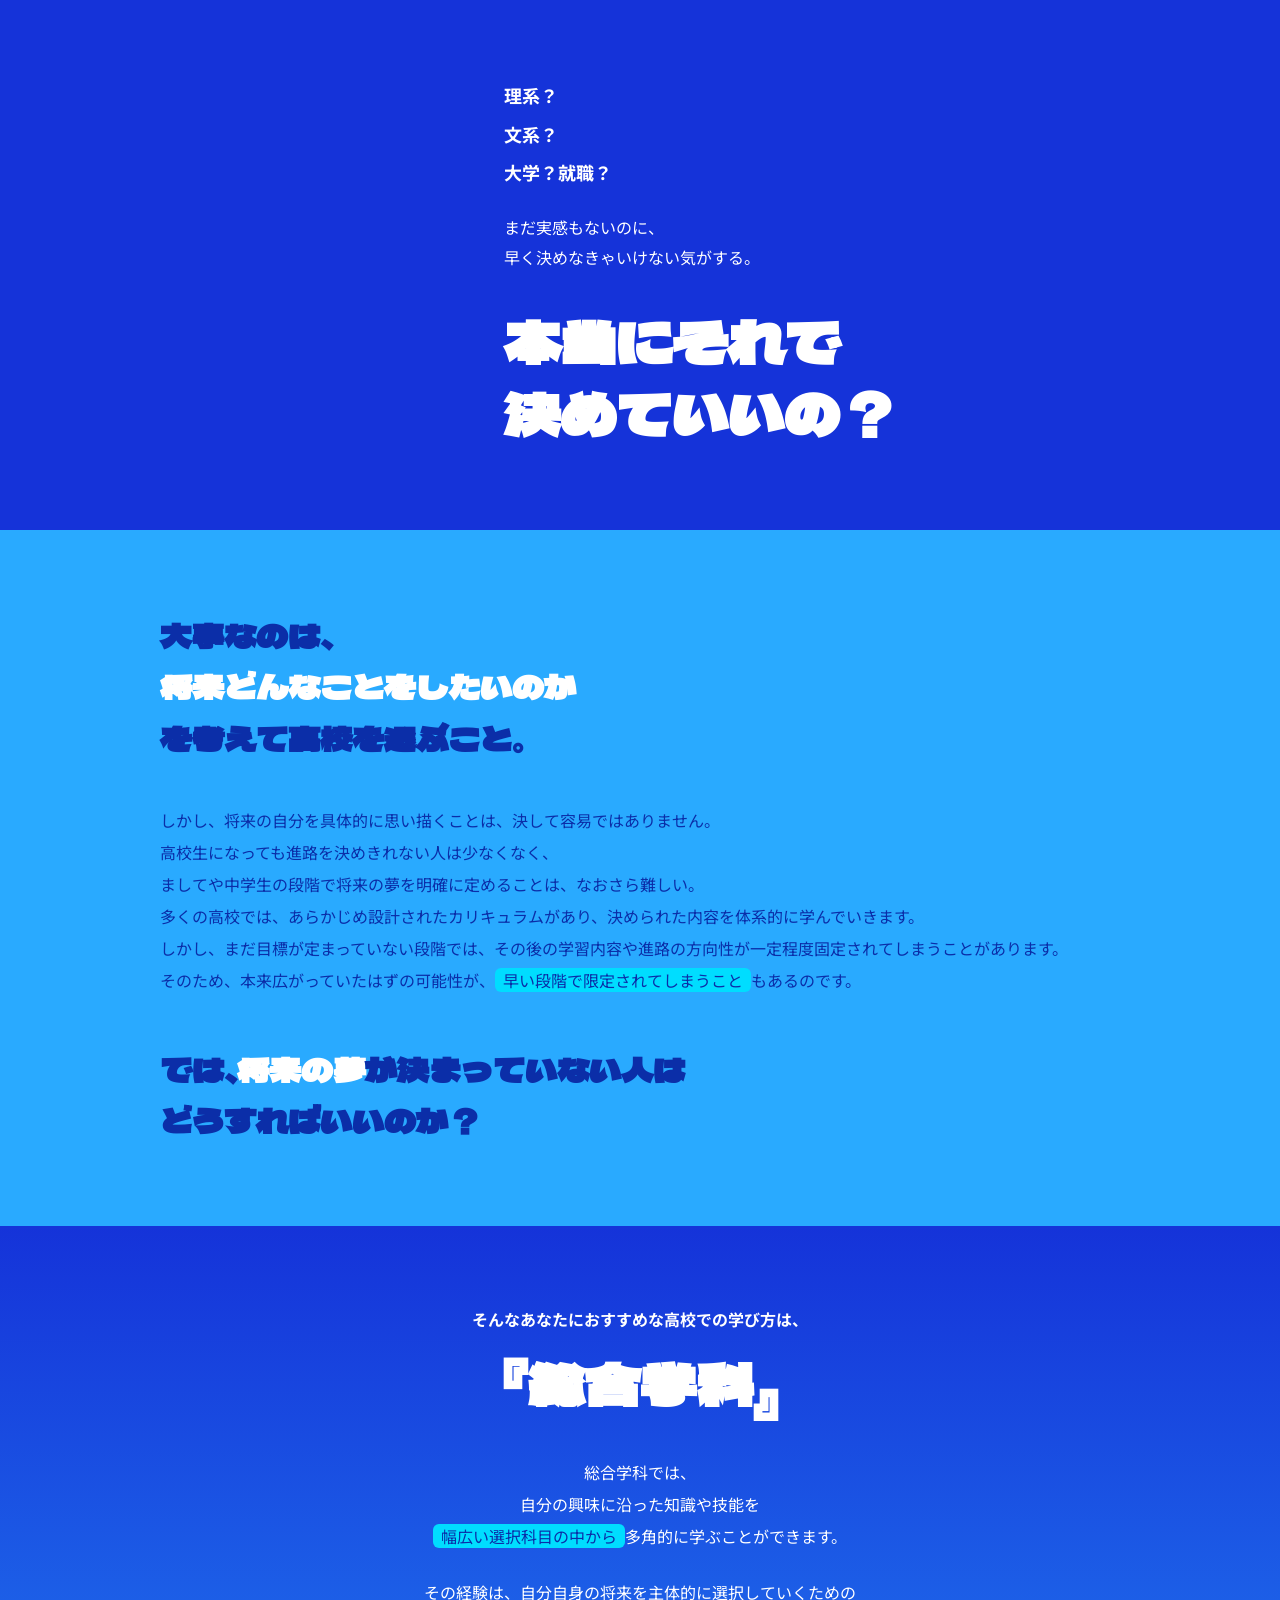
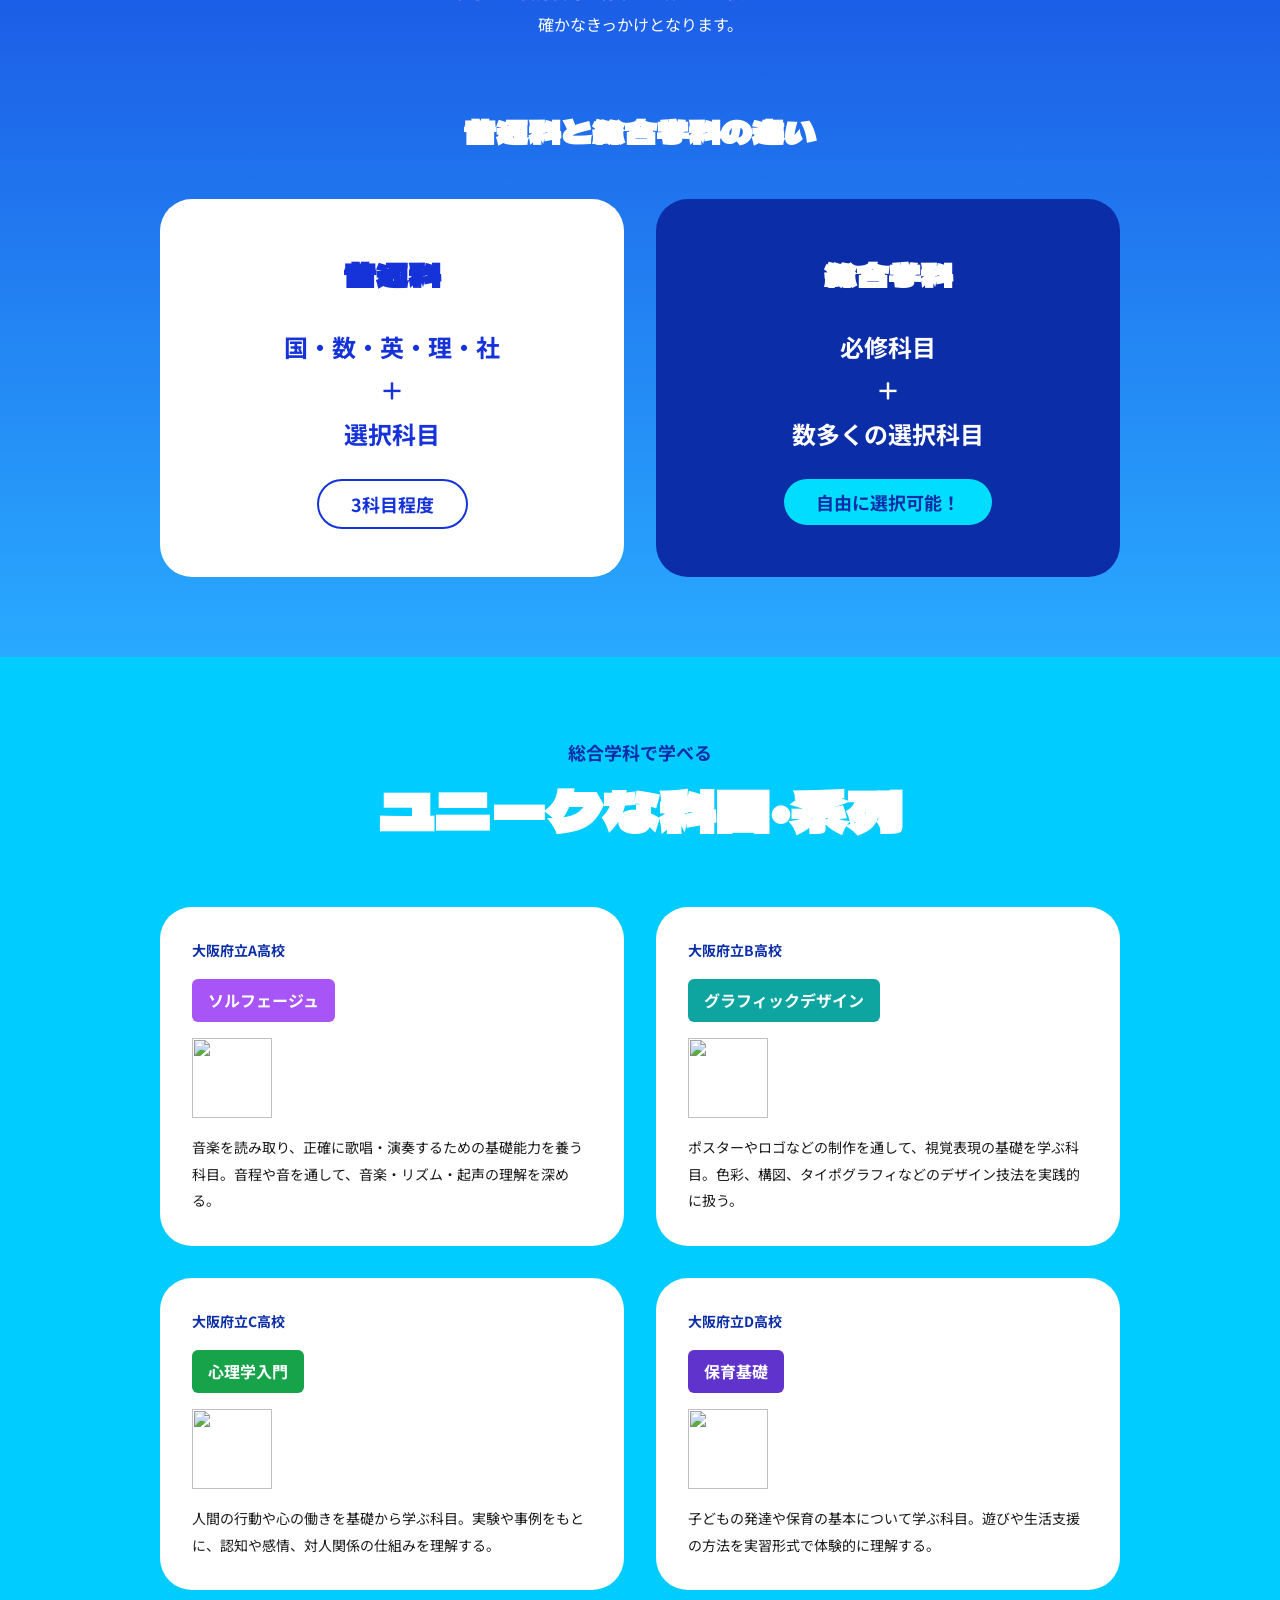
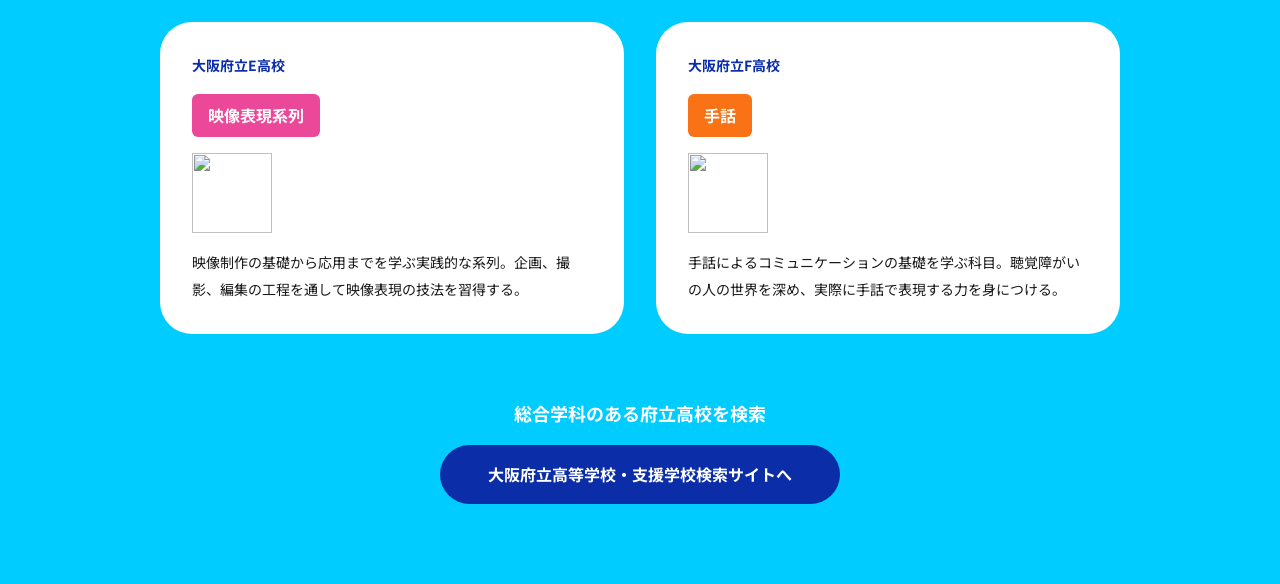
==== lala/index.html @ bb30a40f "下地完成" ====
<!doctype html>
<html lang="ja">
  <head>
    <meta charset="UTF-8" />
    <meta name="viewport" content="width=device-width, initial-scale=1.0" />
    <title>自分自身が見えてくる、やりたいことが見えてくる それが府立高校</title>
    <link rel="preconnect" href="https://fonts.googleapis.com" />
    <link rel="preconnect" href="https://fonts.gstatic.com" crossorigin />
    <link
      href="https://fonts.googleapis.com/css2?family=Dela+Gothic+One&family=Noto+Sans+JP:wght@400;500;700;900&display=swap"
      rel="stylesheet"
    />
    <link rel="stylesheet" href="styles.css" />
  </head>
  <body>

    <!-- ========== HERO ========== -->
    <header class="hero">
      <img src="./assets/hero-bg.png" alt="" class="hero__bg" aria-hidden="true" />
      <div class="hero__content">
        <h1 class="hero__catch">
          <span class="hero__catch-line">自分自身<span class="hero__hl">が見えてくる、</span></span>
          <span class="hero__catch-line">やりたいこと<span class="hero__hl">が見えてくる</span></span>
          <span class="hero__catch-line hero__catch-line--sm">それが <span class="hero__hl hero__hl--accent">府立高校</span></span>
        </h1>
      </div>
    </header>

    <!-- ========== QUESTION ========== -->
    <section class="question">
      <div class="question__inner">
        <figure class="question__illust" aria-hidden="true">
          <img src="./assets/illust-stairs.png" alt="" />
        </figure>
        <div class="question__content">
          <ul class="question__list">
            <li>理系？</li>
            <li>文系？</li>
            <li>大学？就職？</li>
          </ul>
          <p class="question__sub">
            まだ実感もないのに、<br />早く決めなきゃいけない気がする。
          </p>
          <h2 class="question__title">
            本当にそれで<br />決めていいの？
          </h2>
        </div>
      </div>
    </section>

    <!-- ========== MESSAGE ========== -->
    <section class="message">
      <div class="message__inner">
        <h2 class="message__title">
          大事なのは、<br />
          <span class="message__hl">将来どんなことをしたいのか</span><br />
          を考えて高校を選ぶこと。
        </h2>
        <div class="message__body">
          <p>しかし、将来の自分を具体的に思い描くことは、決して容易ではありません。</p>
          <p>高校生になっても進路を決めきれない人は少なくなく、<br />ましてや中学生の段階で将来の夢を明確に定めることは、なおさら難しい。</p>
          <p>多くの高校では、あらかじめ設計されたカリキュラムがあり、決められた内容を体系的に学んでいきます。</p>
          <p>しかし、まだ目標が定まっていない段階では、その後の学習内容や進路の方向性が一定程度固定されてしまうことがあります。</p>
          <p>そのため、本来広がっていたはずの可能性が、<mark class="message__mark">早い段階で限定されてしまうこと</mark>もあるのです。</p>
        </div>
        <h3 class="message__question">
          では、<span class="message__hl">将来の夢</span>が決まっていない人は<br />どうすればいいのか？
        </h3>
      </div>
    </section>

    <!-- ========== GENERAL ========== -->
    <section class="general">
      <div class="general__inner">
        <p class="general__lead">そんなあなたにおすすめな高校での学び方は、</p>
        <h2 class="general__title">『総合学科』</h2>
        <div class="general__body">
          <p>
            総合学科では、<br />自分の興味に沿った知識や技能を<br />
            <mark class="general__mark">幅広い選択科目の中から</mark>多角的に学ぶことができます。
          </p>
          <p>
            その経験は、自分自身の将来を主体的に選択していくための<br />
            確かなきっかけとなります。
          </p>
        </div>

        <h3 class="general__compare-title">普通科と総合学科の違い</h3>
        <div class="general__compare">
          <div class="general__card general__card--light">
            <h4 class="general__card-name">普通科</h4>
            <p class="general__card-content">国・数・英・理・社<br />＋<br />選択科目</p>
            <span class="general__card-badge general__card-badge--outline">3科目程度</span>
          </div>
          <div class="general__card general__card--dark">
            <h4 class="general__card-name">総合学科</h4>
            <p class="general__card-content">必修科目<br />＋<br />数多くの選択科目</p>
            <span class="general__card-badge general__card-badge--filled">自由に選択可能！</span>
          </div>
        </div>
      </div>
    </section>

    <!-- ========== UNIQUE ========== -->
    <section class="unique">
      <div class="unique__inner">
        <p class="unique__kicker">総合学科で学べる</p>
        <h2 class="unique__title">ユニークな科目・系列</h2>

        <ul class="unique__grid">
          <li class="unique__card">
            <p class="unique__school">大阪府立A高校</p>
            <span class="unique__tag unique__tag--purple">ソルフェージュ</span>
            <figure class="unique__icon"><img src="./assets/icon-music.png" alt="" /></figure>
            <p class="unique__desc">音楽を読み取り、正確に歌唱・演奏するための基礎能力を養う科目。音程や音を通して、音楽・リズム・起声の理解を深める。</p>
          </li>
          <li class="unique__card">
            <p class="unique__school">大阪府立B高校</p>
            <span class="unique__tag unique__tag--teal">グラフィックデザイン</span>
            <figure class="unique__icon"><img src="./assets/icon-design.png" alt="" /></figure>
            <p class="unique__desc">ポスターやロゴなどの制作を通して、視覚表現の基礎を学ぶ科目。色彩、構図、タイポグラフィなどのデザイン技法を実践的に扱う。</p>
          </li>
          <li class="unique__card">
            <p class="unique__school">大阪府立C高校</p>
            <span class="unique__tag unique__tag--green">心理学入門</span>
            <figure class="unique__icon"><img src="./assets/icon-psychology.png" alt="" /></figure>
            <p class="unique__desc">人間の行動や心の働きを基礎から学ぶ科目。実験や事例をもとに、認知や感情、対人関係の仕組みを理解する。</p>
          </li>
          <li class="unique__card">
            <p class="unique__school">大阪府立D高校</p>
            <span class="unique__tag unique__tag--indigo">保育基礎</span>
            <figure class="unique__icon"><img src="./assets/icon-childcare.png" alt="" /></figure>
            <p class="unique__desc">子どもの発達や保育の基本について学ぶ科目。遊びや生活支援の方法を実習形式で体験的に理解する。</p>
          </li>
          <li class="unique__card">
            <p class="unique__school">大阪府立E高校</p>
            <span class="unique__tag unique__tag--pink">映像表現系列</span>
            <figure class="unique__icon"><img src="./assets/icon-video.png" alt="" /></figure>
            <p class="unique__desc">映像制作の基礎から応用までを学ぶ実践的な系列。企画、撮影、編集の工程を通して映像表現の技法を習得する。</p>
          </li>
          <li class="unique__card">
            <p class="unique__school">大阪府立F高校</p>
            <span class="unique__tag unique__tag--orange">手話</span>
            <figure class="unique__icon"><img src="./assets/icon-sign.png" alt="" /></figure>
            <p class="unique__desc">手話によるコミュニケーションの基礎を学ぶ科目。聴覚障がいの人の世界を深め、実際に手話で表現する力を身につける。</p>
          </li>
        </ul>

        <div class="unique__cta">
          <p class="unique__cta-label">総合学科のある府立高校を検索</p>
          <a href="#" class="unique__cta-btn">大阪府立高等学校・支援学校検索サイトへ</a>
        </div>
      </div>
    </section>

  </body>
</html>
---- lala/styles.css ----
/* ==============================================
   Design Tokens
   ============================================== */
:root {
  --clr-blue-dark:   #1533D9;
  --clr-blue-mid:    #29AAFF;
  --clr-blue-light:  #00CCFF;
  --clr-blue-navy:   #0B2EA8;
  --clr-cyan:        #00DDFF;
  --clr-white:       #FFFFFF;
  --clr-text:        #1A1A1A;

  /* unique card tag colors */
  --clr-tag-purple: #A855F7;
  --clr-tag-teal:   #0EA5A0;
  --clr-tag-green:  #16A34A;
  --clr-tag-indigo: #6033CC;
  --clr-tag-pink:   #EC4899;
  --clr-tag-orange: #F97316;

  --ff-display: 'Dela Gothic One', sans-serif;
  --ff-base:    'Noto Sans JP', sans-serif;
  --fs-xs:      0.75rem;
  --fs-sm:      0.875rem;
  --fs-base:    1rem;
  --fs-md:      1.125rem;
  --fs-lg:      1.5rem;
  --fs-xl:      2rem;
  --fs-2xl:     2.5rem;
  --fs-3xl:     3.5rem;
  --fw-reg:     400;
  --fw-med:     500;
  --fw-bold:    700;
  --fw-blk:     900;

  --sp-8:  0.5rem;
  --sp-12: 0.75rem;
  --sp-16: 1rem;
  --sp-24: 1.5rem;
  --sp-32: 2rem;
  --sp-40: 2.5rem;
  --sp-48: 3rem;
  --sp-64: 4rem;
  --sp-80: 5rem;

  --w-inner:  960px;
  --r-sm:     6px;
  --r-md:     12px;
  --r-lg:     20px;
  --r-xl:     32px;
  --r-full:   9999px;
}

/* ==============================================
   Reset & Base
   ============================================== */
*, *::before, *::after {
  box-sizing: border-box;
  margin: 0;
  padding: 0;
}

body {
  font-family: var(--ff-base);
  color: var(--clr-text);
  line-height: 1.7;
  background: var(--clr-white);
  -webkit-font-smoothing: antialiased;
}

img    { display: block; max-width: 100%; height: auto; }
ul     { list-style: none; }
a      { text-decoration: none; }
figure { margin: 0; }
mark   { background: none; color: inherit; }

/* ==============================================
   Hero
   ============================================== */
.hero {
  position: relative;
  overflow: hidden;
}

.hero__bg {
  width: 100%;
  height: auto;
  display: block;
}

.hero__content {
  position: absolute;
  bottom: 10%;
  left: 5%;
}

.hero__catch {
  font-family: var(--ff-display);
  display: flex;
  flex-direction: column;
  gap: var(--sp-8);
}

.hero__catch-line {
  display: block;
  font-size: var(--fs-2xl);
  color: var(--clr-white);
  -webkit-text-stroke: 1.5px var(--clr-blue-dark);
  paint-order: stroke fill;
  line-height: 1.2;
}

.hero__catch-line--sm {
  font-size: var(--fs-xl);
}

.hero__hl {
  color: var(--clr-blue-mid);
  -webkit-text-stroke: 1.5px var(--clr-blue-dark);
}

.hero__hl--accent {
  color: var(--clr-cyan);
}

/* ==============================================
   Question
   ============================================== */
.question {
  background: var(--clr-blue-dark);
  padding: var(--sp-80) var(--sp-48);
}

.question__inner {
  max-width: var(--w-inner);
  margin: 0 auto;
  display: grid;
  grid-template-columns: 280px 1fr;
  align-items: center;
  gap: var(--sp-64);
}

.question__illust img {
  width: 100%;
  border-radius: 50%;
}

.question__list {
  display: flex;
  flex-direction: column;
  gap: var(--sp-8);
  margin-bottom: var(--sp-24);
}

.question__list li {
  font-size: var(--fs-md);
  font-weight: var(--fw-bold);
  color: var(--clr-white);
}

.question__sub {
  font-size: var(--fs-base);
  color: var(--clr-white);
  line-height: 1.9;
  margin-bottom: var(--sp-32);
}

.question__title {
  font-family: var(--ff-display);
  font-size: var(--fs-3xl);
  color: var(--clr-white);
  line-height: 1.3;
}

/* ==============================================
   Message
   ============================================== */
.message {
  background: var(--clr-blue-mid);
  padding: var(--sp-80) var(--sp-48);
}

.message__inner {
  max-width: var(--w-inner);
  margin: 0 auto;
}

.message__title {
  font-family: var(--ff-display);
  font-size: var(--fs-xl);
  color: var(--clr-blue-navy);
  line-height: 1.6;
  margin-bottom: var(--sp-40);
}

.message__hl {
  color: var(--clr-white);
}

.message__body {
  display: flex;
  flex-direction: column;
  gap: var(--sp-20);
  font-size: var(--fs-base);
  color: var(--clr-blue-navy);
  line-height: 2;
  margin-bottom: var(--sp-48);
}

.message__mark {
  background: var(--clr-cyan);
  color: var(--clr-blue-navy);
  padding: 0 var(--sp-8);
  border-radius: var(--r-sm);
}

.message__question {
  font-family: var(--ff-display);
  font-size: var(--fs-xl);
  color: var(--clr-blue-navy);
  line-height: 1.6;
}

/* ==============================================
   General
   ============================================== */
.general {
  background: linear-gradient(180deg, var(--clr-blue-dark) 0%, var(--clr-blue-mid) 100%);
  padding: var(--sp-80) var(--sp-48);
}

.general__inner {
  max-width: var(--w-inner);
  margin: 0 auto;
}

.general__lead {
  text-align: center;
  font-size: var(--fs-base);
  font-weight: var(--fw-bold);
  color: var(--clr-white);
  margin-bottom: var(--sp-16);
}

.general__title {
  font-family: var(--ff-display);
  font-size: var(--fs-3xl);
  color: var(--clr-white);
  text-align: center;
  margin-bottom: var(--sp-40);
  line-height: 1.2;
}

.general__body {
  display: flex;
  flex-direction: column;
  gap: var(--sp-24);
  font-size: var(--fs-base);
  color: var(--clr-white);
  line-height: 2;
  text-align: center;
  margin-bottom: var(--sp-64);
}

.general__mark {
  background: var(--clr-cyan);
  color: var(--clr-blue-navy);
  padding: 0 var(--sp-8);
  border-radius: var(--r-sm);
}

.general__compare-title {
  font-family: var(--ff-display);
  font-size: var(--fs-xl);
  color: var(--clr-white);
  text-align: center;
  margin-bottom: var(--sp-40);
}

.general__compare {
  display: grid;
  grid-template-columns: 1fr 1fr;
  gap: var(--sp-32);
}

.general__card {
  border-radius: var(--r-xl);
  padding: var(--sp-48) var(--sp-40);
  display: flex;
  flex-direction: column;
  align-items: center;
  gap: var(--sp-24);
  text-align: center;
}

.general__card--light {
  background: var(--clr-white);
  color: var(--clr-blue-dark);
}

.general__card--dark {
  background: var(--clr-blue-navy);
  color: var(--clr-white);
}

.general__card-name {
  font-family: var(--ff-display);
  font-size: var(--fs-xl);
}

.general__card-content {
  font-size: var(--fs-lg);
  font-weight: var(--fw-bold);
  line-height: 1.8;
}

.general__card-badge {
  display: inline-block;
  font-size: var(--fs-md);
  font-weight: var(--fw-bold);
  padding: var(--sp-8) var(--sp-32);
  border-radius: var(--r-full);
}

.general__card-badge--outline {
  border: 2px solid var(--clr-blue-dark);
  color: var(--clr-blue-dark);
  background: transparent;
}

.general__card-badge--filled {
  background: var(--clr-cyan);
  color: var(--clr-blue-navy);
}

/* ==============================================
   Unique
   ============================================== */
.unique {
  background: var(--clr-blue-light);
  padding: var(--sp-80) var(--sp-48);
}

.unique__inner {
  max-width: var(--w-inner);
  margin: 0 auto;
}

.unique__kicker {
  text-align: center;
  font-size: var(--fs-md);
  font-weight: var(--fw-bold);
  color: var(--clr-blue-navy);
  margin-bottom: var(--sp-8);
}

.unique__title {
  font-family: var(--ff-display);
  font-size: var(--fs-3xl);
  color: var(--clr-white);
  text-align: center;
  margin-bottom: var(--sp-64);
  line-height: 1.2;
}

.unique__grid {
  display: grid;
  grid-template-columns: 1fr 1fr;
  gap: var(--sp-32);
  margin-bottom: var(--sp-64);
}

.unique__card {
  background: var(--clr-white);
  border-radius: var(--r-xl);
  padding: var(--sp-32);
  display: flex;
  flex-direction: column;
  gap: var(--sp-16);
}

.unique__school {
  font-size: var(--fs-sm);
  font-weight: var(--fw-bold);
  color: var(--clr-blue-navy);
}

.unique__tag {
  display: inline-block;
  color: var(--clr-white);
  font-size: var(--fs-base);
  font-weight: var(--fw-bold);
  padding: var(--sp-8) var(--sp-16);
  border-radius: var(--r-sm);
  align-self: flex-start;
}

.unique__tag--purple { background: var(--clr-tag-purple); }
.unique__tag--teal   { background: var(--clr-tag-teal); }
.unique__tag--green  { background: var(--clr-tag-green); }
.unique__tag--indigo { background: var(--clr-tag-indigo); }
.unique__tag--pink   { background: var(--clr-tag-pink); }
.unique__tag--orange { background: var(--clr-tag-orange); }

.unique__icon {
  width: 80px;
  height: 80px;
}

.unique__icon img {
  width: 100%;
  height: 100%;
  object-fit: contain;
}

.unique__desc {
  font-size: var(--fs-sm);
  color: var(--clr-text);
  line-height: 1.9;
}

.unique__cta {
  display: flex;
  flex-direction: column;
  align-items: center;
  gap: var(--sp-16);
}

.unique__cta-label {
  font-size: var(--fs-md);
  font-weight: var(--fw-bold);
  color: var(--clr-white);
}

.unique__cta-btn {
  display: inline-block;
  background: var(--clr-blue-navy);
  color: var(--clr-white);
  font-size: var(--fs-base);
  font-weight: var(--fw-bold);
  font-family: var(--ff-base);
  padding: var(--sp-16) var(--sp-48);
  border-radius: var(--r-full);
  transition: opacity 0.25s ease;
}

.unique__cta-btn:hover {
  opacity: 0.8;
}
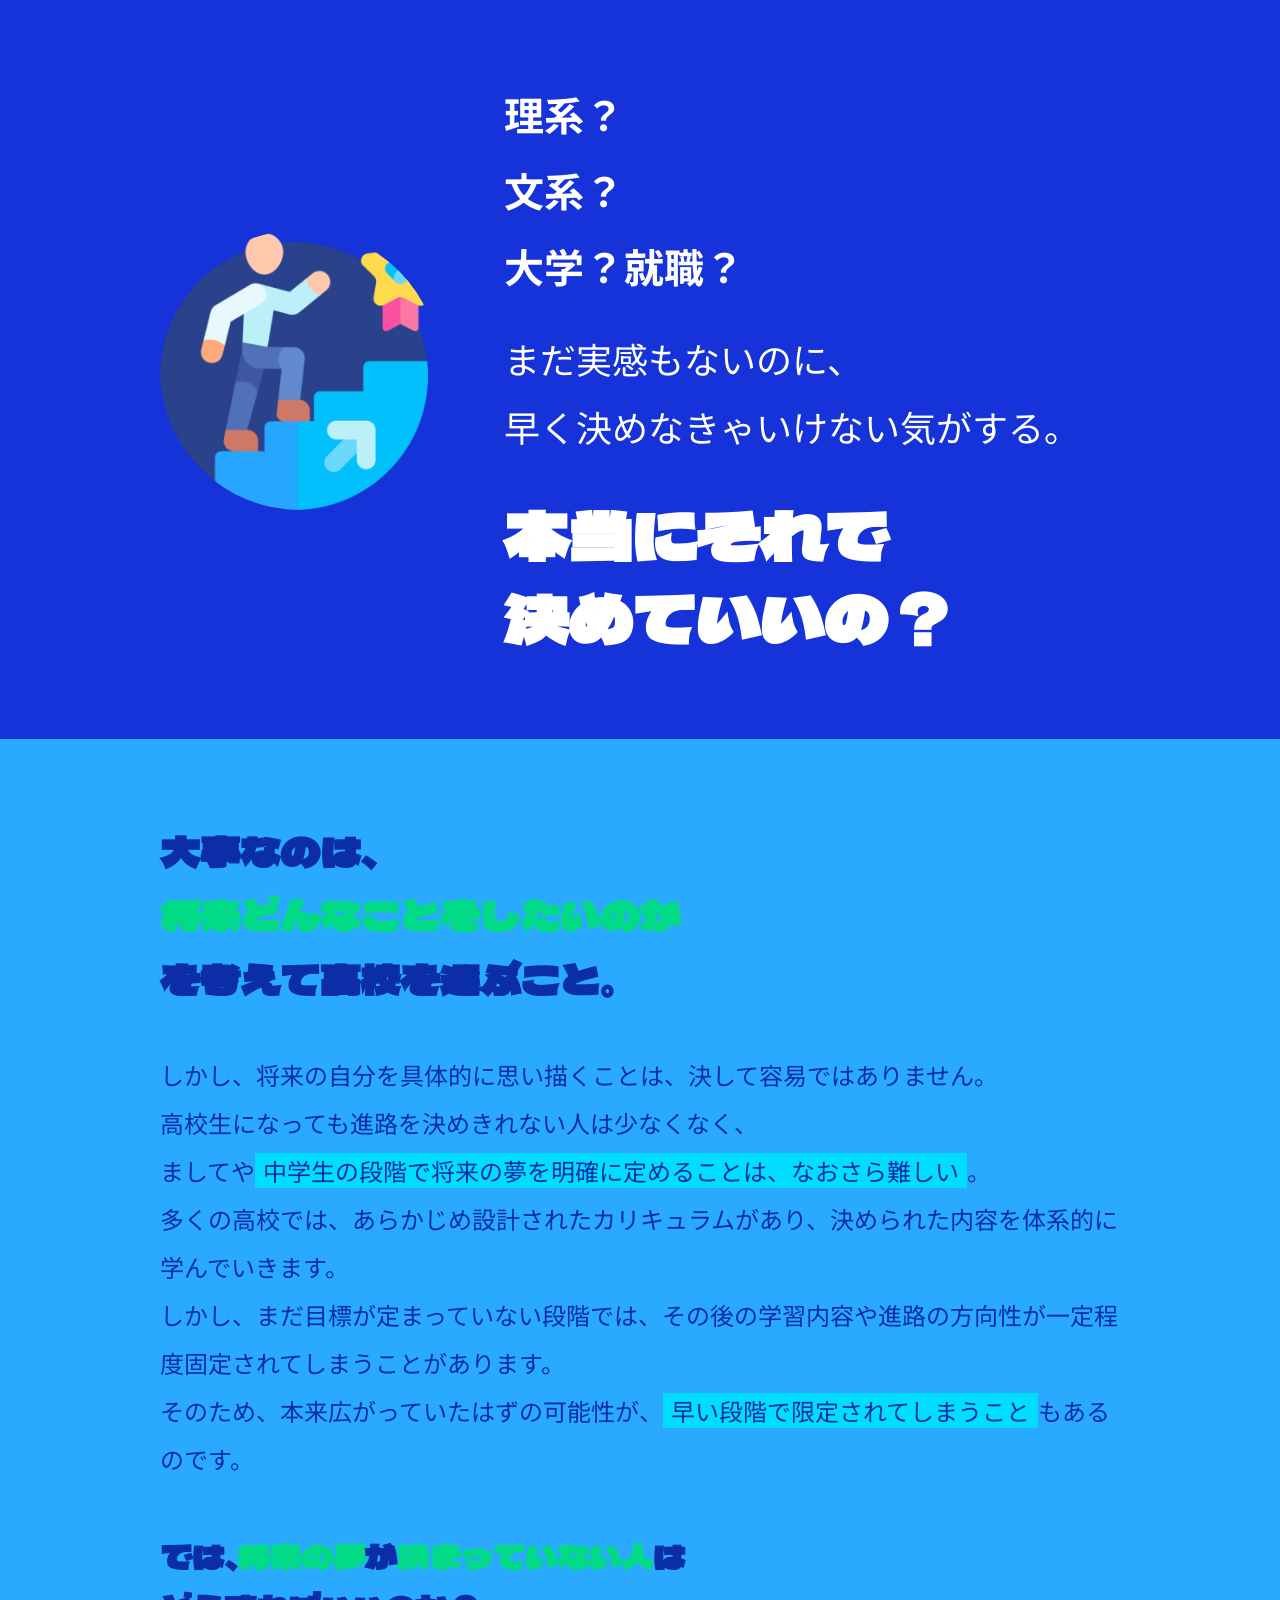
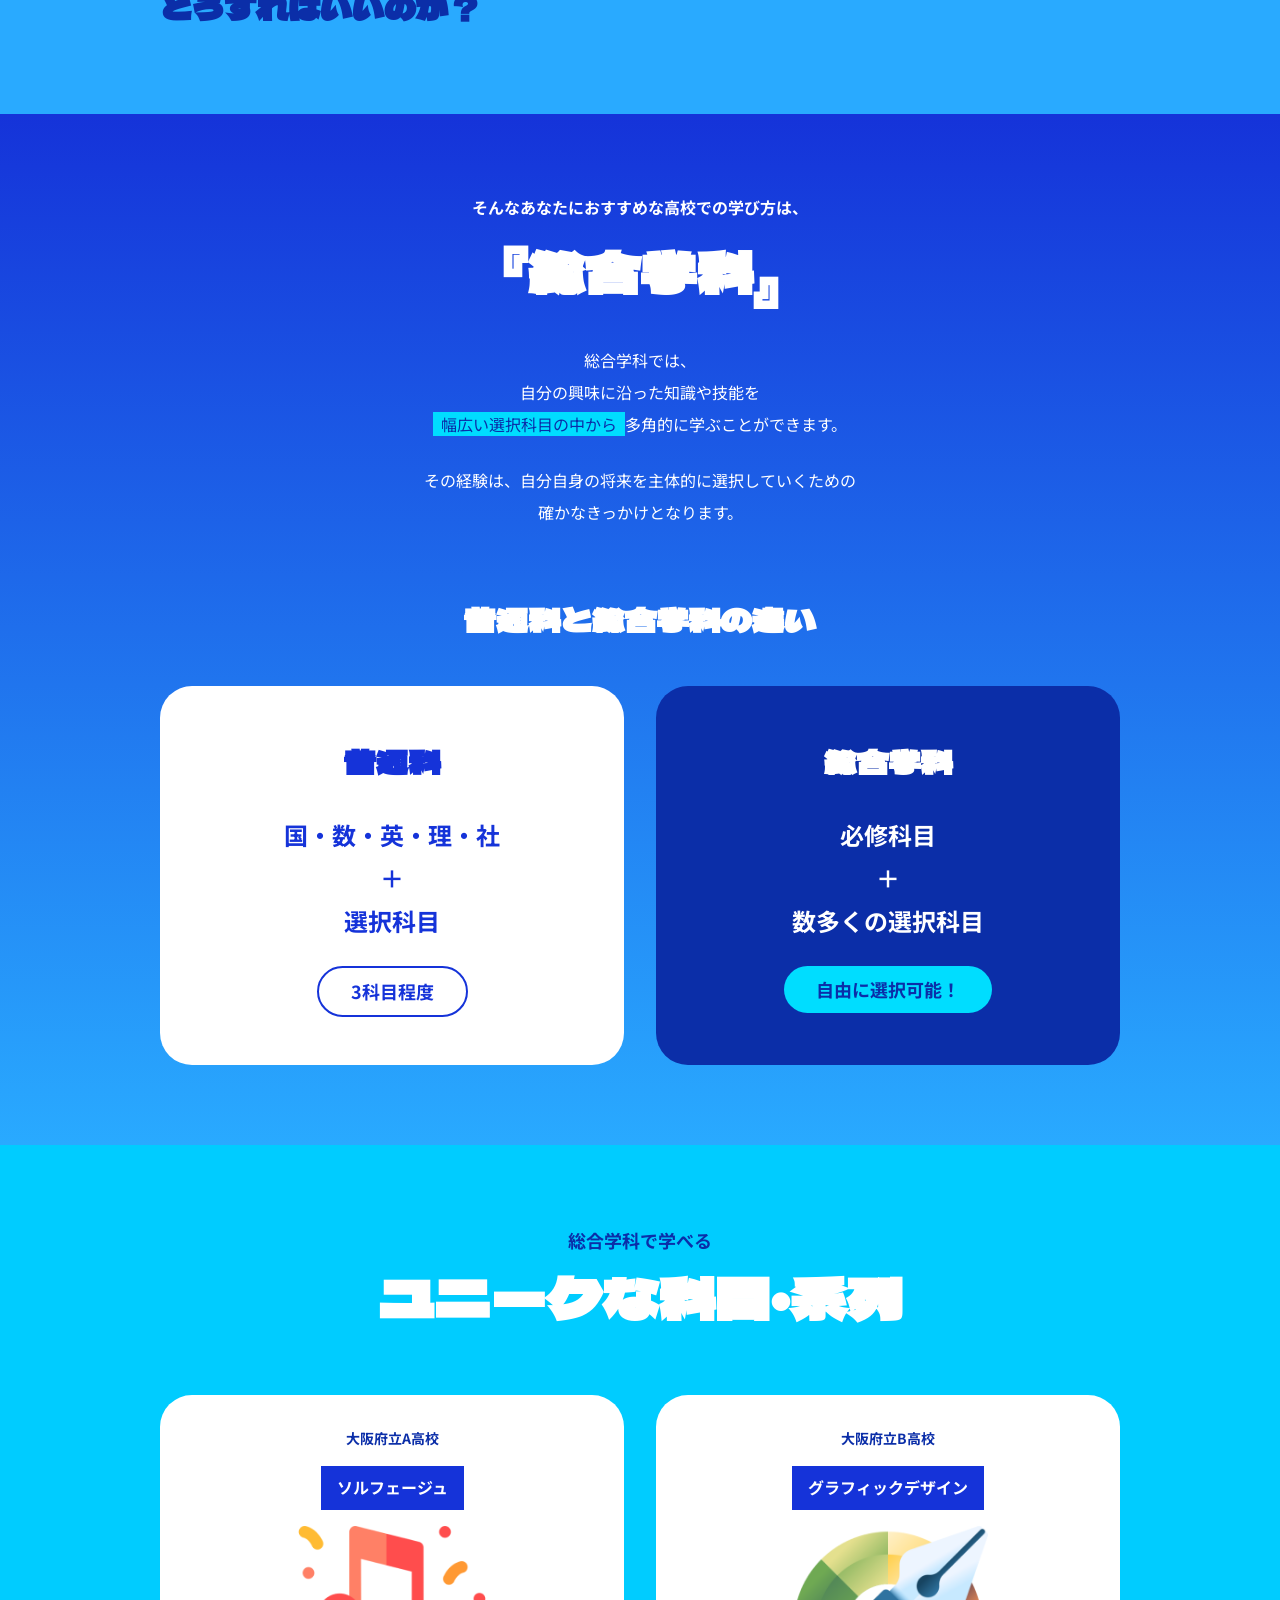
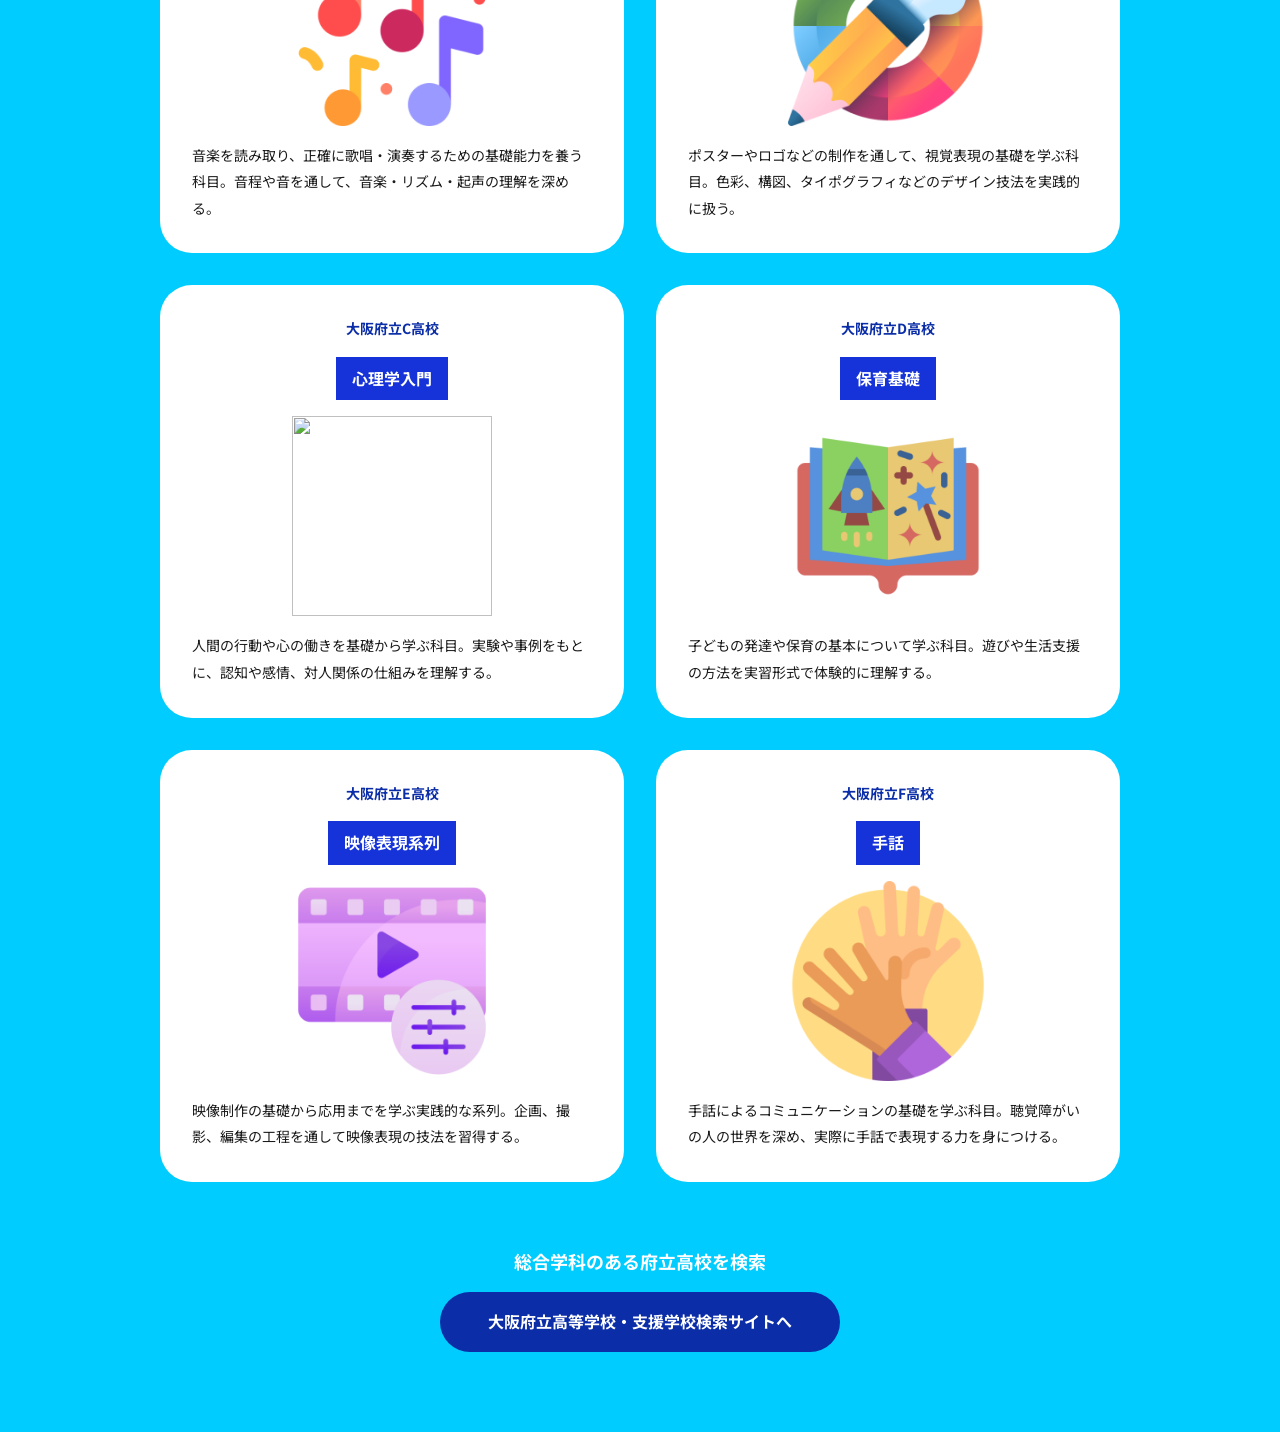
==== commit b0994a3e: "ラーラ基本まで" ====
--- a/lala/index.html
+++ b/lala/index.html
@@ -58,13 +58,13 @@
         </h2>
         <div class="message__body">
           <p>しかし、将来の自分を具体的に思い描くことは、決して容易ではありません。</p>
-          <p>高校生になっても進路を決めきれない人は少なくなく、<br />ましてや中学生の段階で将来の夢を明確に定めることは、なおさら難しい。</p>
+          <p>高校生になっても進路を決めきれない人は少なくなく、<br />ましてや<mark class="message__mark">中学生の段階で将来の夢を明確に定めることは、なおさら難しい</mark>。</p>
           <p>多くの高校では、あらかじめ設計されたカリキュラムがあり、決められた内容を体系的に学んでいきます。</p>
           <p>しかし、まだ目標が定まっていない段階では、その後の学習内容や進路の方向性が一定程度固定されてしまうことがあります。</p>
           <p>そのため、本来広がっていたはずの可能性が、<mark class="message__mark">早い段階で限定されてしまうこと</mark>もあるのです。</p>
         </div>
         <h3 class="message__question">
-          では、<span class="message__hl">将来の夢</span>が決まっていない人は<br />どうすればいいのか？
+          では、<span class="message__hl">将来の夢</span>が<span class="message__hl">決まっていない人</span>は<br />どうすればいいのか？
         </h3>
       </div>
     </section>
--- a/lala/styles.css
+++ b/lala/styles.css
@@ -2,6 +2,7 @@
    Design Tokens
    ============================================== */
 :root {
+  --clr-green:       #01DB85;
   --clr-blue-dark:   #1533D9;
   --clr-blue-mid:    #29AAFF;
   --clr-blue-light:  #00CCFF;
@@ -103,17 +104,13 @@
 
 .hero__catch-line {
   display: block;
-  font-size: var(--fs-2xl);
+  font-size: 96px;
   color: var(--clr-white);
   -webkit-text-stroke: 1.5px var(--clr-blue-dark);
   paint-order: stroke fill;
   line-height: 1.2;
 }
 
-.hero__catch-line--sm {
-  font-size: var(--fs-xl);
-}
-
 .hero__hl {
   color: var(--clr-blue-mid);
   -webkit-text-stroke: 1.5px var(--clr-blue-dark);
@@ -121,6 +118,7 @@
 
 .hero__hl--accent {
   color: var(--clr-cyan);
+  font-size: 128px;
 }
 
 /* ==============================================
@@ -153,13 +151,13 @@
 }
 
 .question__list li {
-  font-size: var(--fs-md);
+  font-size: 40px;
   font-weight: var(--fw-bold);
   color: var(--clr-white);
 }
 
 .question__sub {
-  font-size: var(--fs-base);
+  font-size: 36px;
   color: var(--clr-white);
   line-height: 1.9;
   margin-bottom: var(--sp-32);
@@ -167,7 +165,7 @@
 
 .question__title {
   font-family: var(--ff-display);
-  font-size: var(--fs-3xl);
+  font-size: 64px;
   color: var(--clr-white);
   line-height: 1.3;
 }
@@ -187,21 +185,21 @@
 
 .message__title {
   font-family: var(--ff-display);
-  font-size: var(--fs-xl);
+  font-size: 40px;
   color: var(--clr-blue-navy);
   line-height: 1.6;
   margin-bottom: var(--sp-40);
 }
 
 .message__hl {
-  color: var(--clr-white);
+  color: var(--clr-green);
 }
 
 .message__body {
   display: flex;
   flex-direction: column;
   gap: var(--sp-20);
-  font-size: var(--fs-base);
+  font-size: 24px;
   color: var(--clr-blue-navy);
   line-height: 2;
   margin-bottom: var(--sp-48);
@@ -211,7 +209,6 @@
   background: var(--clr-cyan);
   color: var(--clr-blue-navy);
   padding: 0 var(--sp-8);
-  border-radius: var(--r-sm);
 }
 
 .message__question {
@@ -266,7 +263,6 @@
   background: var(--clr-cyan);
   color: var(--clr-blue-navy);
   padding: 0 var(--sp-8);
-  border-radius: var(--r-sm);
 }
 
 .general__compare-title {
@@ -376,6 +372,7 @@
   padding: var(--sp-32);
   display: flex;
   flex-direction: column;
+  align-items: center;
   gap: var(--sp-16);
 }
 
@@ -391,20 +388,12 @@
   font-size: var(--fs-base);
   font-weight: var(--fw-bold);
   padding: var(--sp-8) var(--sp-16);
-  border-radius: var(--r-sm);
-  align-self: flex-start;
-}
-
-.unique__tag--purple { background: var(--clr-tag-purple); }
-.unique__tag--teal   { background: var(--clr-tag-teal); }
-.unique__tag--green  { background: var(--clr-tag-green); }
-.unique__tag--indigo { background: var(--clr-tag-indigo); }
-.unique__tag--pink   { background: var(--clr-tag-pink); }
-.unique__tag--orange { background: var(--clr-tag-orange); }
+  background: var(--clr-blue-dark);
+}
 
 .unique__icon {
-  width: 80px;
-  height: 80px;
+  width: 200px;
+  height: 200px;
 }
 
 .unique__icon img {
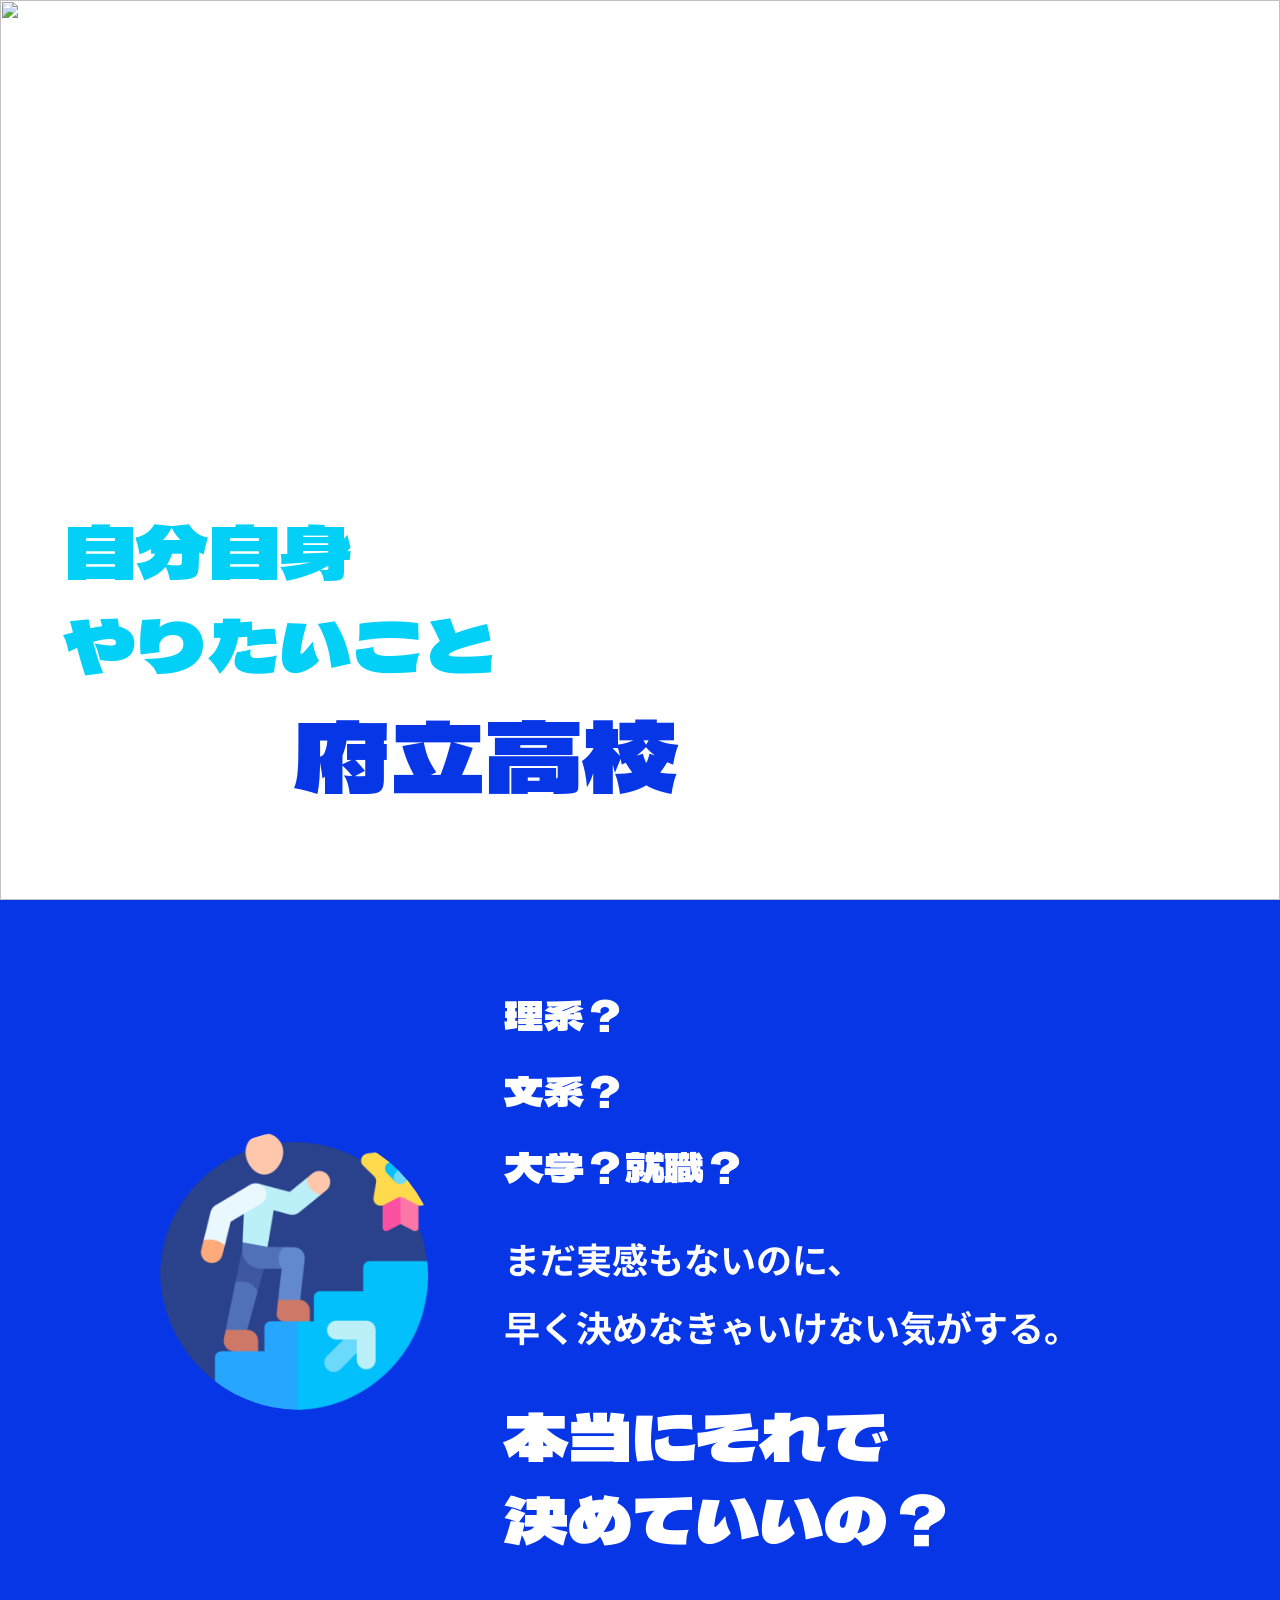
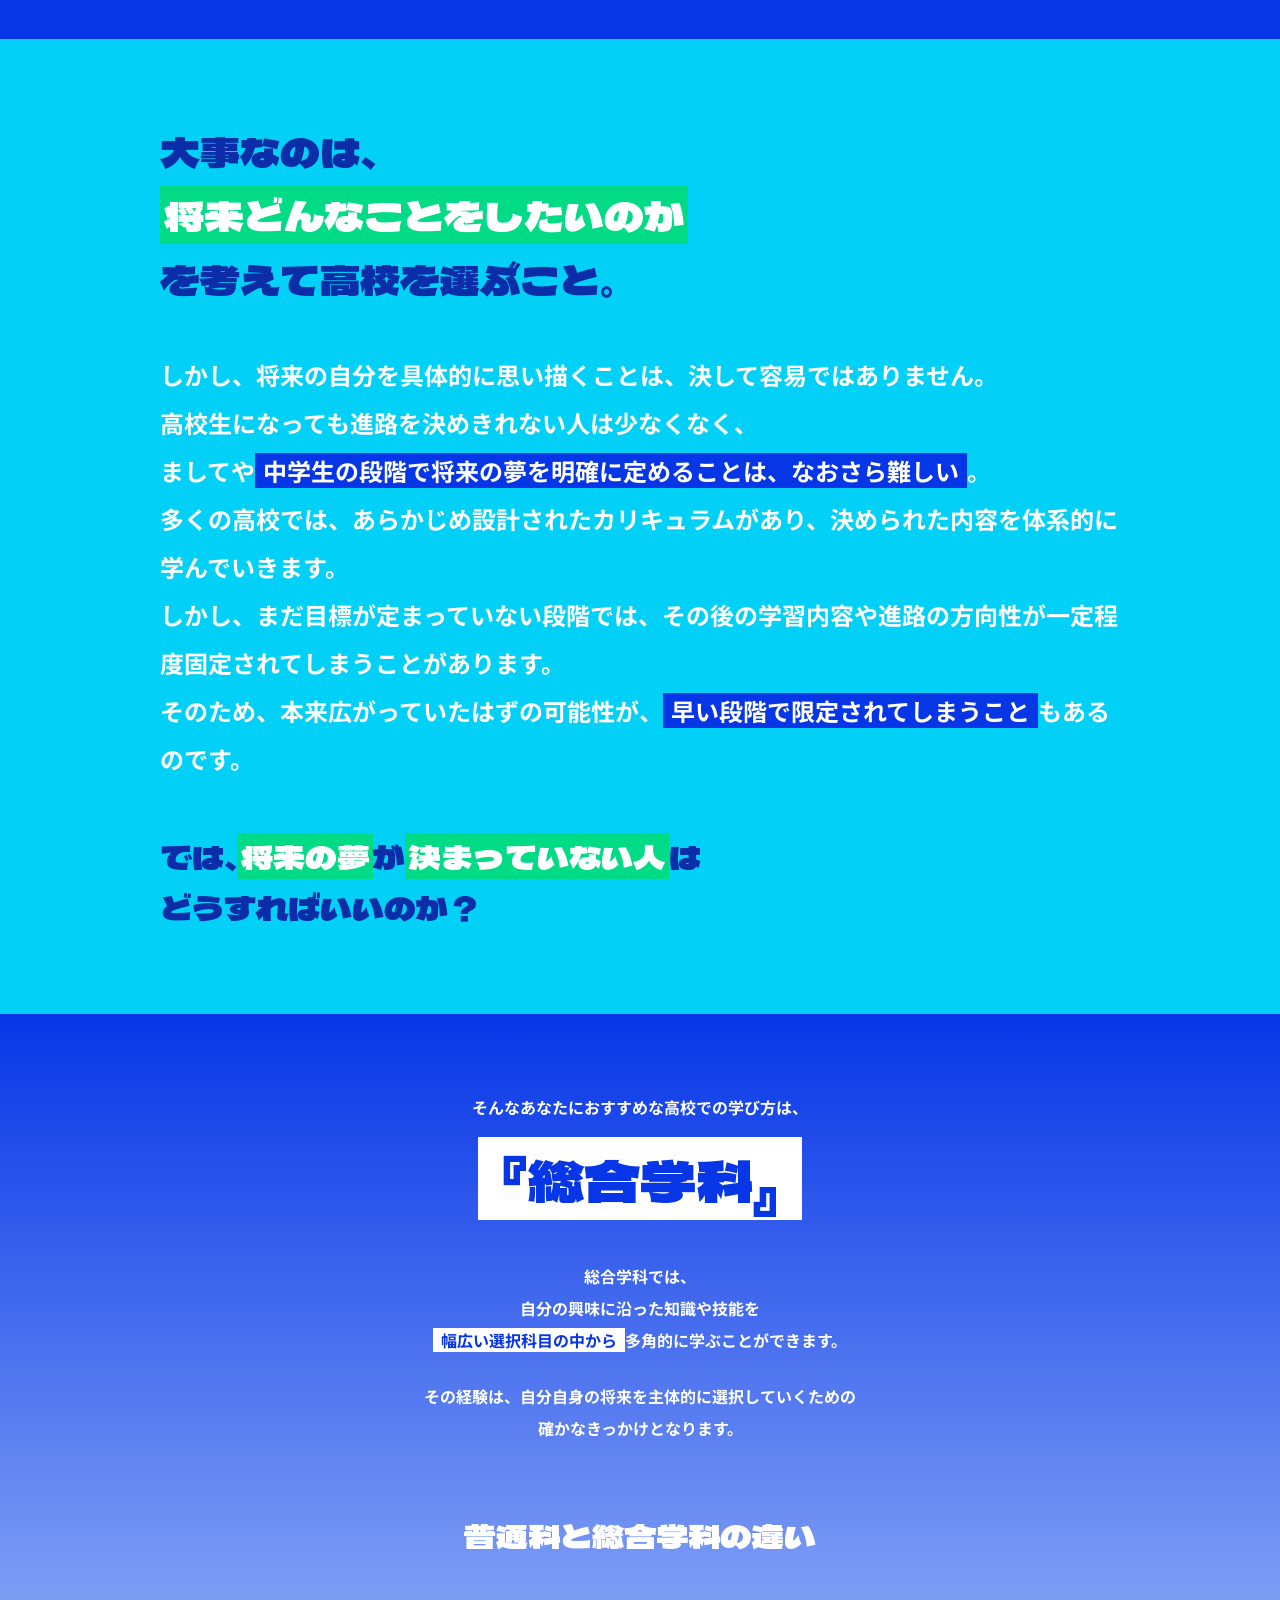
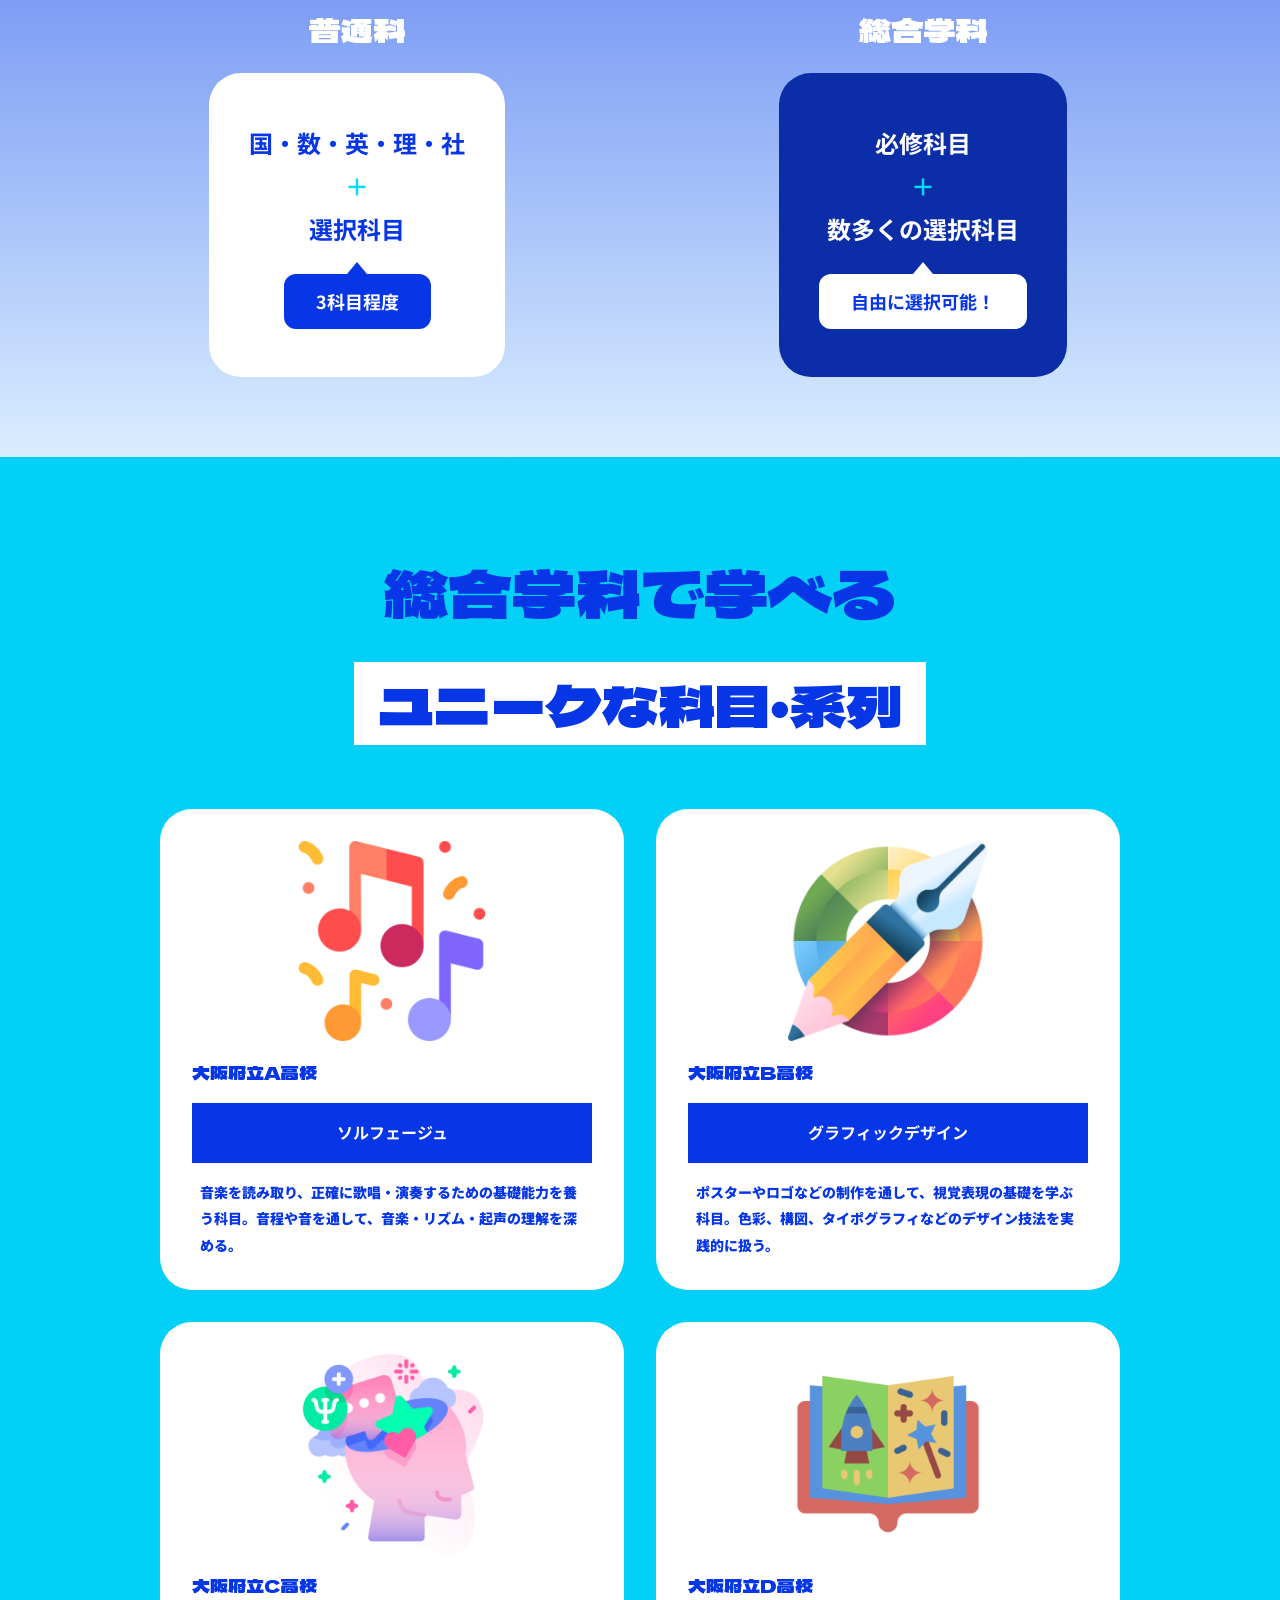
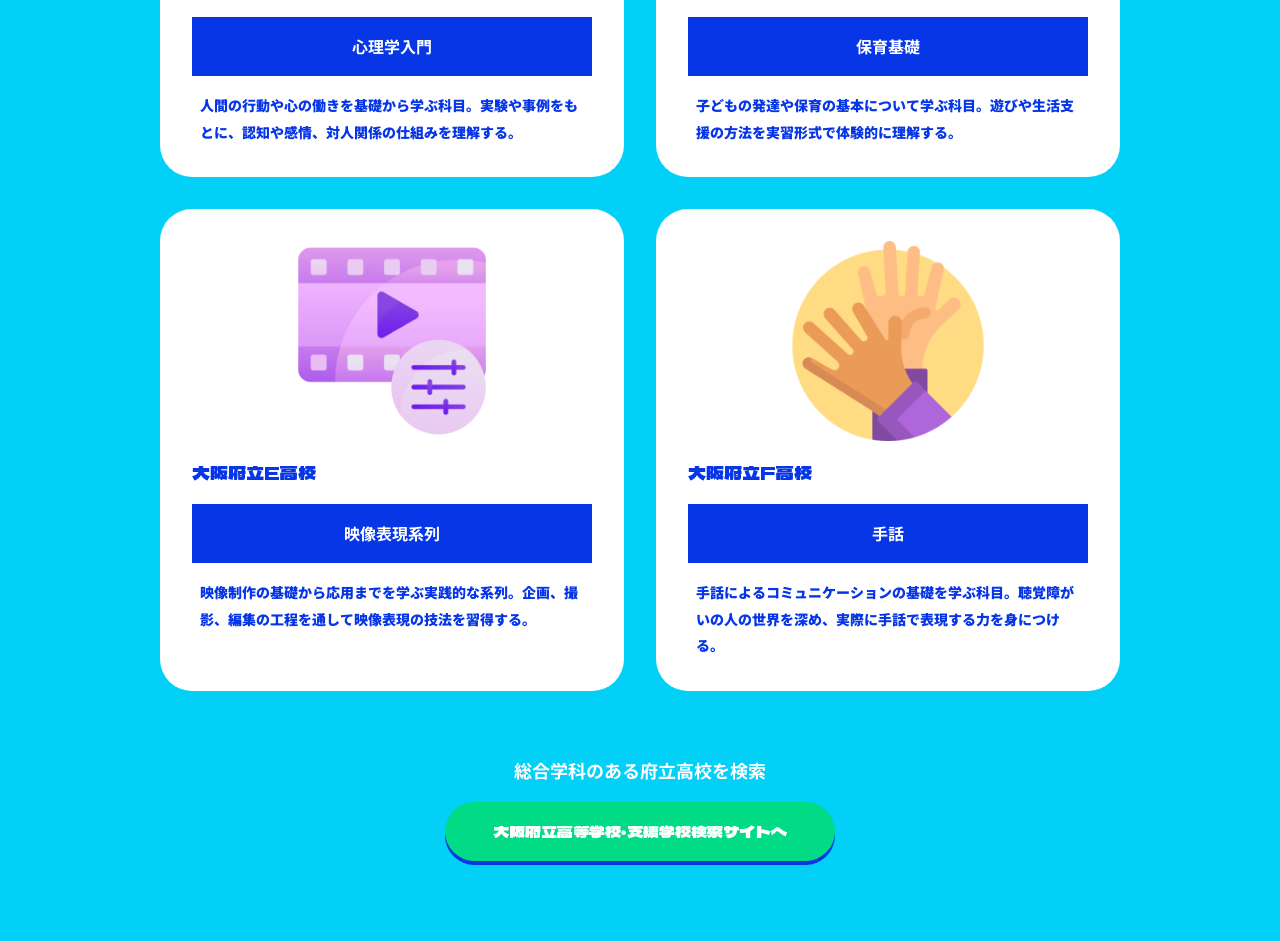
==== commit 8d9ad156: "brush up" ====
--- a/lala/index.html
+++ b/lala/index.html
@@ -13,15 +13,26 @@
     <link rel="stylesheet" href="styles.css" />
   </head>
   <body>
-
     <!-- ========== HERO ========== -->
     <header class="hero">
-      <img src="./assets/hero-bg.png" alt="" class="hero__bg" aria-hidden="true" />
+      <img
+        src="./assets/hero-bg.png"
+        alt=""
+        class="hero__bg"
+        aria-hidden="true"
+      />
       <div class="hero__content">
         <h1 class="hero__catch">
-          <span class="hero__catch-line">自分自身<span class="hero__hl">が見えてくる、</span></span>
-          <span class="hero__catch-line">やりたいこと<span class="hero__hl">が見えてくる</span></span>
-          <span class="hero__catch-line hero__catch-line--sm">それが <span class="hero__hl hero__hl--accent">府立高校</span></span>
+          <span class="hero__catch-line"
+            >自分自身<span class="hero__hl">が見えてくる、</span></span
+          >
+          <span class="hero__catch-line"
+            >やりたいこと<span class="hero__hl">が見えてくる</span></span
+          >
+          <span class="hero__catch-line hero__catch-line--sm"
+            >それが
+            <span class="hero__hl hero__hl--accent">府立高校</span></span
+          >
         </h1>
       </div>
     </header>
@@ -41,9 +52,7 @@
           <p class="question__sub">
             まだ実感もないのに、<br />早く決めなきゃいけない気がする。
           </p>
-          <h2 class="question__title">
-            本当にそれで<br />決めていいの？
-          </h2>
+          <h2 class="question__title">本当にそれで<br />決めていいの？</h2>
         </div>
       </div>
     </section>
@@ -57,14 +66,33 @@
           を考えて高校を選ぶこと。
         </h2>
         <div class="message__body">
-          <p>しかし、将来の自分を具体的に思い描くことは、決して容易ではありません。</p>
-          <p>高校生になっても進路を決めきれない人は少なくなく、<br />ましてや<mark class="message__mark">中学生の段階で将来の夢を明確に定めることは、なおさら難しい</mark>。</p>
-          <p>多くの高校では、あらかじめ設計されたカリキュラムがあり、決められた内容を体系的に学んでいきます。</p>
-          <p>しかし、まだ目標が定まっていない段階では、その後の学習内容や進路の方向性が一定程度固定されてしまうことがあります。</p>
-          <p>そのため、本来広がっていたはずの可能性が、<mark class="message__mark">早い段階で限定されてしまうこと</mark>もあるのです。</p>
+          <p>
+            しかし、将来の自分を具体的に思い描くことは、決して容易ではありません。
+          </p>
+          <p>
+            高校生になっても進路を決めきれない人は少なくなく、<br />ましてや<mark
+              class="message__mark"
+              >中学生の段階で将来の夢を明確に定めることは、なおさら難しい</mark
+            >。
+          </p>
+          <p>
+            多くの高校では、あらかじめ設計されたカリキュラムがあり、決められた内容を体系的に学んでいきます。
+          </p>
+          <p>
+            しかし、まだ目標が定まっていない段階では、その後の学習内容や進路の方向性が一定程度固定されてしまうことがあります。
+          </p>
+          <p>
+            そのため、本来広がっていたはずの可能性が、<mark
+              class="message__mark"
+              >早い段階で限定されてしまうこと</mark
+            >もあるのです。
+          </p>
         </div>
         <h3 class="message__question">
-          では、<span class="message__hl">将来の夢</span>が<span class="message__hl">決まっていない人</span>は<br />どうすればいいのか？
+          では、<span class="message__hl">将来の夢</span>が<span
+            class="message__hl"
+            >決まっていない人</span
+          >は<br />どうすればいいのか？
         </h3>
       </div>
     </section>
@@ -77,7 +105,8 @@
         <div class="general__body">
           <p>
             総合学科では、<br />自分の興味に沿った知識や技能を<br />
-            <mark class="general__mark">幅広い選択科目の中から</mark>多角的に学ぶことができます。
+            <mark class="general__mark">幅広い選択科目の中から</mark
+            >多角的に学ぶことができます。
           </p>
           <p>
             その経験は、自分自身の将来を主体的に選択していくための<br />
@@ -87,15 +116,29 @@
 
         <h3 class="general__compare-title">普通科と総合学科の違い</h3>
         <div class="general__compare">
-          <div class="general__card general__card--light">
+          <div class="general__card-group">
             <h4 class="general__card-name">普通科</h4>
-            <p class="general__card-content">国・数・英・理・社<br />＋<br />選択科目</p>
-            <span class="general__card-badge general__card-badge--outline">3科目程度</span>
+            <div class="general__card general__card--light">
+              <p class="general__card-content">
+                国・数・英・理・社<br /><span class="general__plus">＋</span
+                ><br />選択科目
+              </p>
+              <span class="general__card-badge general__card-badge--outline"
+                >3科目程度</span
+              >
+            </div>
           </div>
-          <div class="general__card general__card--dark">
+          <div class="general__card-group">
             <h4 class="general__card-name">総合学科</h4>
-            <p class="general__card-content">必修科目<br />＋<br />数多くの選択科目</p>
-            <span class="general__card-badge general__card-badge--filled">自由に選択可能！</span>
+            <div class="general__card general__card--dark">
+              <p class="general__card-content">
+                必修科目<br /><span class="general__plus">＋</span
+                ><br />数多くの選択科目
+              </p>
+              <span class="general__card-badge general__card-badge--filled"
+                >自由に選択可能！</span
+              >
+            </div>
           </div>
         </div>
       </div>
@@ -109,49 +152,74 @@
 
         <ul class="unique__grid">
           <li class="unique__card">
+            <figure class="unique__icon">
+              <img src="./assets/icon-music.png" alt="" />
+            </figure>
             <p class="unique__school">大阪府立A高校</p>
-            <span class="unique__tag unique__tag--purple">ソルフェージュ</span>
-            <figure class="unique__icon"><img src="./assets/icon-music.png" alt="" /></figure>
-            <p class="unique__desc">音楽を読み取り、正確に歌唱・演奏するための基礎能力を養う科目。音程や音を通して、音楽・リズム・起声の理解を深める。</p>
-          </li>
-          <li class="unique__card">
+            <span class="unique__tag">ソルフェージュ</span>
+            <p class="unique__desc">
+              音楽を読み取り、正確に歌唱・演奏するための基礎能力を養う科目。音程や音を通して、音楽・リズム・起声の理解を深める。
+            </p>
+          </li>
+          <li class="unique__card">
+            <figure class="unique__icon">
+              <img src="./assets/icon-design.png" alt="" />
+            </figure>
             <p class="unique__school">大阪府立B高校</p>
-            <span class="unique__tag unique__tag--teal">グラフィックデザイン</span>
-            <figure class="unique__icon"><img src="./assets/icon-design.png" alt="" /></figure>
-            <p class="unique__desc">ポスターやロゴなどの制作を通して、視覚表現の基礎を学ぶ科目。色彩、構図、タイポグラフィなどのデザイン技法を実践的に扱う。</p>
-          </li>
-          <li class="unique__card">
+            <span class="unique__tag">グラフィックデザイン</span>
+            <p class="unique__desc">
+              ポスターやロゴなどの制作を通して、視覚表現の基礎を学ぶ科目。色彩、構図、タイポグラフィなどのデザイン技法を実践的に扱う。
+            </p>
+          </li>
+          <li class="unique__card">
+            <figure class="unique__icon">
+              <img src="./assets/icon-psycology.png" alt="" />
+            </figure>
             <p class="unique__school">大阪府立C高校</p>
-            <span class="unique__tag unique__tag--green">心理学入門</span>
-            <figure class="unique__icon"><img src="./assets/icon-psychology.png" alt="" /></figure>
-            <p class="unique__desc">人間の行動や心の働きを基礎から学ぶ科目。実験や事例をもとに、認知や感情、対人関係の仕組みを理解する。</p>
-          </li>
-          <li class="unique__card">
+            <span class="unique__tag">心理学入門</span>
+            <p class="unique__desc">
+              人間の行動や心の働きを基礎から学ぶ科目。実験や事例をもとに、認知や感情、対人関係の仕組みを理解する。
+            </p>
+          </li>
+          <li class="unique__card">
+            <figure class="unique__icon">
+              <img src="./assets/icon-childcare.png" alt="" />
+            </figure>
             <p class="unique__school">大阪府立D高校</p>
-            <span class="unique__tag unique__tag--indigo">保育基礎</span>
-            <figure class="unique__icon"><img src="./assets/icon-childcare.png" alt="" /></figure>
-            <p class="unique__desc">子どもの発達や保育の基本について学ぶ科目。遊びや生活支援の方法を実習形式で体験的に理解する。</p>
-          </li>
-          <li class="unique__card">
+            <span class="unique__tag">保育基礎</span>
+            <p class="unique__desc">
+              子どもの発達や保育の基本について学ぶ科目。遊びや生活支援の方法を実習形式で体験的に理解する。
+            </p>
+          </li>
+          <li class="unique__card">
+            <figure class="unique__icon">
+              <img src="./assets/icon-video.png" alt="" />
+            </figure>
             <p class="unique__school">大阪府立E高校</p>
-            <span class="unique__tag unique__tag--pink">映像表現系列</span>
-            <figure class="unique__icon"><img src="./assets/icon-video.png" alt="" /></figure>
-            <p class="unique__desc">映像制作の基礎から応用までを学ぶ実践的な系列。企画、撮影、編集の工程を通して映像表現の技法を習得する。</p>
-          </li>
-          <li class="unique__card">
+            <span class="unique__tag">映像表現系列</span>
+            <p class="unique__desc">
+              映像制作の基礎から応用までを学ぶ実践的な系列。企画、撮影、編集の工程を通して映像表現の技法を習得する。
+            </p>
+          </li>
+          <li class="unique__card">
+            <figure class="unique__icon">
+              <img src="./assets/icon-sign.png" alt="" />
+            </figure>
             <p class="unique__school">大阪府立F高校</p>
-            <span class="unique__tag unique__tag--orange">手話</span>
-            <figure class="unique__icon"><img src="./assets/icon-sign.png" alt="" /></figure>
-            <p class="unique__desc">手話によるコミュニケーションの基礎を学ぶ科目。聴覚障がいの人の世界を深め、実際に手話で表現する力を身につける。</p>
+            <span class="unique__tag">手話</span>
+            <p class="unique__desc">
+              手話によるコミュニケーションの基礎を学ぶ科目。聴覚障がいの人の世界を深め、実際に手話で表現する力を身につける。
+            </p>
           </li>
         </ul>
 
         <div class="unique__cta">
           <p class="unique__cta-label">総合学科のある府立高校を検索</p>
-          <a href="#" class="unique__cta-btn">大阪府立高等学校・支援学校検索サイトへ</a>
-        </div>
-      </div>
-    </section>
-
+          <a href="#" class="unique__cta-btn"
+            >大阪府立高等学校・支援学校検索サイトへ</a
+          >
+        </div>
+      </div>
+    </section>
   </body>
 </html>
--- a/lala/styles.css
+++ b/lala/styles.css
@@ -2,39 +2,39 @@
    Design Tokens
    ============================================== */
 :root {
-  --clr-green:       #01DB85;
-  --clr-blue-dark:   #1533D9;
-  --clr-blue-mid:    #29AAFF;
-  --clr-blue-light:  #00CCFF;
-  --clr-blue-navy:   #0B2EA8;
-  --clr-cyan:        #00DDFF;
-  --clr-white:       #FFFFFF;
-  --clr-text:        #1A1A1A;
+  --clr-green: #01DB85;
+  --clr-blue-dark: #0736E7;
+  --clr-blue-mid: #0273FF;
+  --clr-blue-light: #02D0F7;
+  --clr-blue-navy: #0B2EA8;
+  --clr-cyan: #00DDFF;
+  --clr-white: #FFFFFF;
+  --clr-text: #1A1A1A;
 
   /* unique card tag colors */
   --clr-tag-purple: #A855F7;
-  --clr-tag-teal:   #0EA5A0;
-  --clr-tag-green:  #16A34A;
+  --clr-tag-teal: #0EA5A0;
+  --clr-tag-green: #16A34A;
   --clr-tag-indigo: #6033CC;
-  --clr-tag-pink:   #EC4899;
+  --clr-tag-pink: #EC4899;
   --clr-tag-orange: #F97316;
 
   --ff-display: 'Dela Gothic One', sans-serif;
-  --ff-base:    'Noto Sans JP', sans-serif;
-  --fs-xs:      0.75rem;
-  --fs-sm:      0.875rem;
-  --fs-base:    1rem;
-  --fs-md:      1.125rem;
-  --fs-lg:      1.5rem;
-  --fs-xl:      2rem;
-  --fs-2xl:     2.5rem;
-  --fs-3xl:     3.5rem;
-  --fw-reg:     400;
-  --fw-med:     500;
-  --fw-bold:    700;
-  --fw-blk:     900;
-
-  --sp-8:  0.5rem;
+  --ff-base: 'Noto Sans JP', sans-serif;
+  --fs-xs: 0.75rem;
+  --fs-sm: 0.875rem;
+  --fs-base: 1rem;
+  --fs-md: 1.125rem;
+  --fs-lg: 1.5rem;
+  --fs-xl: 2rem;
+  --fs-2xl: 2.5rem;
+  --fs-3xl: 3.5rem;
+  --fw-reg: 400;
+  --fw-med: 500;
+  --fw-bold: 700;
+  --fw-blk: 900;
+
+  --sp-8: 0.5rem;
   --sp-12: 0.75rem;
   --sp-16: 1rem;
   --sp-24: 1.5rem;
@@ -44,18 +44,20 @@
   --sp-64: 4rem;
   --sp-80: 5rem;
 
-  --w-inner:  960px;
-  --r-sm:     6px;
-  --r-md:     12px;
-  --r-lg:     20px;
-  --r-xl:     32px;
-  --r-full:   9999px;
+  --w-inner: 960px;
+  --r-sm: 6px;
+  --r-md: 12px;
+  --r-lg: 20px;
+  --r-xl: 32px;
+  --r-full: 9999px;
 }
 
 /* ==============================================
    Reset & Base
    ============================================== */
-*, *::before, *::after {
+*,
+*::before,
+*::after {
   box-sizing: border-box;
   margin: 0;
   padding: 0;
@@ -63,17 +65,35 @@
 
 body {
   font-family: var(--ff-base);
+  font-weight: var(--fw-bold);
   color: var(--clr-text);
   line-height: 1.7;
   background: var(--clr-white);
   -webkit-font-smoothing: antialiased;
 }
 
-img    { display: block; max-width: 100%; height: auto; }
-ul     { list-style: none; }
-a      { text-decoration: none; }
-figure { margin: 0; }
-mark   { background: none; color: inherit; }
+img {
+  display: block;
+  max-width: 100%;
+  height: auto;
+}
+
+ul {
+  list-style: none;
+}
+
+a {
+  text-decoration: none;
+}
+
+figure {
+  margin: 0;
+}
+
+mark {
+  background: none;
+  color: inherit;
+}
 
 /* ==============================================
    Hero
@@ -81,11 +101,13 @@
 .hero {
   position: relative;
   overflow: hidden;
+  height: 100vh;
 }
 
 .hero__bg {
   width: 100%;
-  height: auto;
+  height: 100%;
+  object-fit: cover;
   display: block;
 }
 
@@ -97,6 +119,7 @@
 
 .hero__catch {
   font-family: var(--ff-display);
+  font-weight: var(--fw-reg);
   display: flex;
   flex-direction: column;
   gap: var(--sp-8);
@@ -104,21 +127,24 @@
 
 .hero__catch-line {
   display: block;
+  font-size: 72px;
+  color: var(--clr-blue-light);
+  line-height: 1.2;
+}
+
+.hero__hl {
+  color: var(--clr-white);
+}
+
+.hero__hl--accent {
+  color: var(--clr-blue-dark);
   font-size: 96px;
-  color: var(--clr-white);
-  -webkit-text-stroke: 1.5px var(--clr-blue-dark);
+  -webkit-text-stroke: 1.5px var(--clr-white);
   paint-order: stroke fill;
-  line-height: 1.2;
-}
-
-.hero__hl {
-  color: var(--clr-blue-mid);
-  -webkit-text-stroke: 1.5px var(--clr-blue-dark);
-}
-
-.hero__hl--accent {
-  color: var(--clr-cyan);
-  font-size: 128px;
+}
+
+.hero__catch-line--sm {
+  color: var(--clr-white);
 }
 
 /* ==============================================
@@ -151,13 +177,15 @@
 }
 
 .question__list li {
+  font-family: var(--ff-display);
+  font-weight: var(--fw-reg);
   font-size: 40px;
-  font-weight: var(--fw-bold);
   color: var(--clr-white);
 }
 
 .question__sub {
   font-size: 36px;
+  font-weight: var(--fw-bold);
   color: var(--clr-white);
   line-height: 1.9;
   margin-bottom: var(--sp-32);
@@ -165,6 +193,7 @@
 
 .question__title {
   font-family: var(--ff-display);
+  font-weight: var(--fw-reg);
   font-size: 64px;
   color: var(--clr-white);
   line-height: 1.3;
@@ -174,7 +203,7 @@
    Message
    ============================================== */
 .message {
-  background: var(--clr-blue-mid);
+  background: var(--clr-blue-light);
   padding: var(--sp-80) var(--sp-48);
 }
 
@@ -185,6 +214,7 @@
 
 .message__title {
   font-family: var(--ff-display);
+  font-weight: var(--fw-reg);
   font-size: 40px;
   color: var(--clr-blue-navy);
   line-height: 1.6;
@@ -192,7 +222,9 @@
 }
 
 .message__hl {
-  color: var(--clr-green);
+  background: var(--clr-green);
+  color: var(--clr-white);
+  padding: 0 4px;
 }
 
 .message__body {
@@ -200,19 +232,20 @@
   flex-direction: column;
   gap: var(--sp-20);
   font-size: 24px;
-  color: var(--clr-blue-navy);
+  color: var(--clr-white);
   line-height: 2;
   margin-bottom: var(--sp-48);
 }
 
 .message__mark {
-  background: var(--clr-cyan);
-  color: var(--clr-blue-navy);
+  background: var(--clr-blue-dark);
+  color: var(--clr-white);
   padding: 0 var(--sp-8);
 }
 
 .message__question {
   font-family: var(--ff-display);
+  font-weight: var(--fw-reg);
   font-size: var(--fs-xl);
   color: var(--clr-blue-navy);
   line-height: 1.6;
@@ -222,13 +255,14 @@
    General
    ============================================== */
 .general {
-  background: linear-gradient(180deg, var(--clr-blue-dark) 0%, var(--clr-blue-mid) 100%);
+  background: linear-gradient(180deg, var(--clr-blue-dark) 0%, #daeeff 100%);
   padding: var(--sp-80) var(--sp-48);
 }
 
 .general__inner {
-  max-width: var(--w-inner);
+  max-width: 1100px;
   margin: 0 auto;
+  text-align: center;
 }
 
 .general__lead {
@@ -241,9 +275,12 @@
 
 .general__title {
   font-family: var(--ff-display);
+  font-weight: var(--fw-reg);
   font-size: var(--fs-3xl);
-  color: var(--clr-white);
-  text-align: center;
+  display: inline-block;
+  background: var(--clr-white);
+  color: var(--clr-blue-dark);
+  padding: var(--sp-8) var(--sp-24);
   margin-bottom: var(--sp-40);
   line-height: 1.2;
 }
@@ -260,13 +297,14 @@
 }
 
 .general__mark {
-  background: var(--clr-cyan);
-  color: var(--clr-blue-navy);
+  background: var(--clr-white);
+  color: var(--clr-blue-dark);
   padding: 0 var(--sp-8);
 }
 
 .general__compare-title {
   font-family: var(--ff-display);
+  font-weight: var(--fw-reg);
   font-size: var(--fs-xl);
   color: var(--clr-white);
   text-align: center;
@@ -299,9 +337,19 @@
   color: var(--clr-white);
 }
 
+.general__card-group {
+  display: flex;
+  flex-direction: column;
+  align-items: center;
+  gap: var(--sp-16);
+}
+
 .general__card-name {
   font-family: var(--ff-display);
+  font-weight: var(--fw-reg);
   font-size: var(--fs-xl);
+  color: var(--clr-white);
+  text-align: center;
 }
 
 .general__card-content {
@@ -310,23 +358,45 @@
   line-height: 1.8;
 }
 
+.general__plus {
+  color: var(--clr-cyan);
+}
+
 .general__card-badge {
   display: inline-block;
+  position: relative;
   font-size: var(--fs-md);
   font-weight: var(--fw-bold);
-  padding: var(--sp-8) var(--sp-32);
-  border-radius: var(--r-full);
+  padding: var(--sp-12) var(--sp-32);
+  border-radius: var(--r-md);
+}
+
+.general__card-badge::before {
+  content: '';
+  position: absolute;
+  top: -12px;
+  left: 50%;
+  transform: translateX(-50%);
+  border-left: 10px solid transparent;
+  border-right: 10px solid transparent;
 }
 
 .general__card-badge--outline {
-  border: 2px solid var(--clr-blue-dark);
-  color: var(--clr-blue-dark);
-  background: transparent;
+  background: var(--clr-blue-dark);
+  color: var(--clr-white);
+}
+
+.general__card-badge--outline::before {
+  border-bottom: 12px solid var(--clr-blue-dark);
 }
 
 .general__card-badge--filled {
-  background: var(--clr-cyan);
-  color: var(--clr-blue-navy);
+  background: var(--clr-white);
+  color: var(--clr-blue-dark);
+}
+
+.general__card-badge--filled::before {
+  border-bottom: 12px solid var(--clr-white);
 }
 
 /* ==============================================
@@ -340,21 +410,25 @@
 .unique__inner {
   max-width: var(--w-inner);
   margin: 0 auto;
+  text-align: center;
 }
 
 .unique__kicker {
-  text-align: center;
-  font-size: var(--fs-md);
-  font-weight: var(--fw-bold);
-  color: var(--clr-blue-navy);
-  margin-bottom: var(--sp-8);
+  font-family: var(--ff-display);
+  font-weight: var(--fw-reg);
+  font-size: 64px;
+  color: var(--clr-blue-dark);
+  margin-bottom: var(--sp-16);
 }
 
 .unique__title {
   font-family: var(--ff-display);
+  font-weight: var(--fw-reg);
   font-size: var(--fs-3xl);
-  color: var(--clr-white);
-  text-align: center;
+  display: inline-block;
+  background: var(--clr-white);
+  color: var(--clr-blue-dark);
+  padding: var(--sp-8) var(--sp-24);
   margin-bottom: var(--sp-64);
   line-height: 1.2;
 }
@@ -377,18 +451,22 @@
 }
 
 .unique__school {
-  font-size: var(--fs-sm);
-  font-weight: var(--fw-bold);
-  color: var(--clr-blue-navy);
+  font-family: var(--ff-display);
+  font-weight: var(--fw-reg);
+  font-size: var(--fs-md);
+  color: var(--clr-blue-dark);
+  align-self: flex-start;
+  text-align: left;
 }
 
 .unique__tag {
-  display: inline-block;
   color: var(--clr-white);
   font-size: var(--fs-base);
   font-weight: var(--fw-bold);
-  padding: var(--sp-8) var(--sp-16);
+  padding: var(--sp-16) var(--sp-24);
   background: var(--clr-blue-dark);
+  align-self: stretch;
+  text-align: center;
 }
 
 .unique__icon {
@@ -404,8 +482,12 @@
 
 .unique__desc {
   font-size: var(--fs-sm);
-  color: var(--clr-text);
+  font-weight: var(--fw-blk);
+  color: var(--clr-blue-dark);
   line-height: 1.9;
+  align-self: stretch;
+  text-align: left;
+  margin: 0 var(--sp-8);
 }
 
 .unique__cta {
@@ -423,16 +505,17 @@
 
 .unique__cta-btn {
   display: inline-block;
-  background: var(--clr-blue-navy);
+  background: var(--clr-green);
   color: var(--clr-white);
   font-size: var(--fs-base);
-  font-weight: var(--fw-bold);
-  font-family: var(--ff-base);
+  font-family: var(--ff-display);
+  font-weight: var(--fw-reg);
   padding: var(--sp-16) var(--sp-48);
   border-radius: var(--r-full);
+  box-shadow: 0 4px 0 var(--clr-blue-dark);
   transition: opacity 0.25s ease;
 }
 
 .unique__cta-btn:hover {
   opacity: 0.8;
-}
+}
